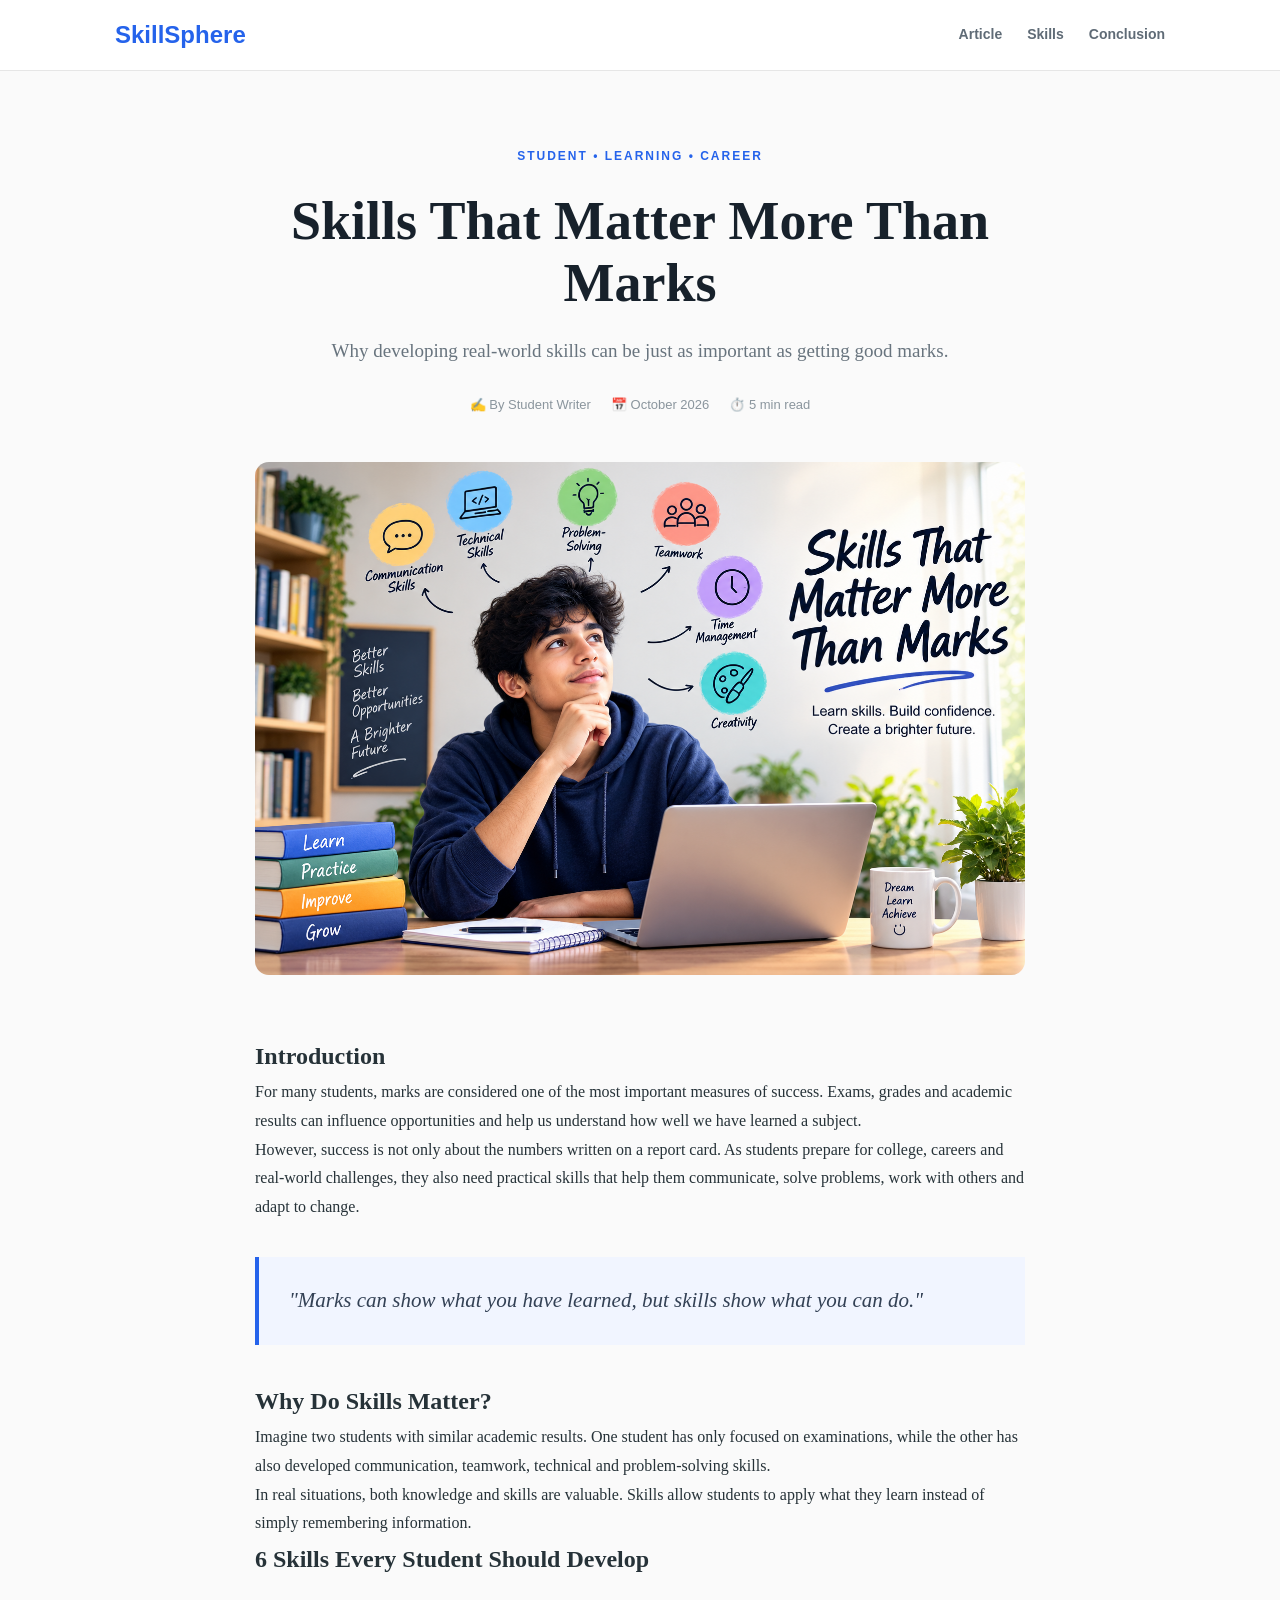
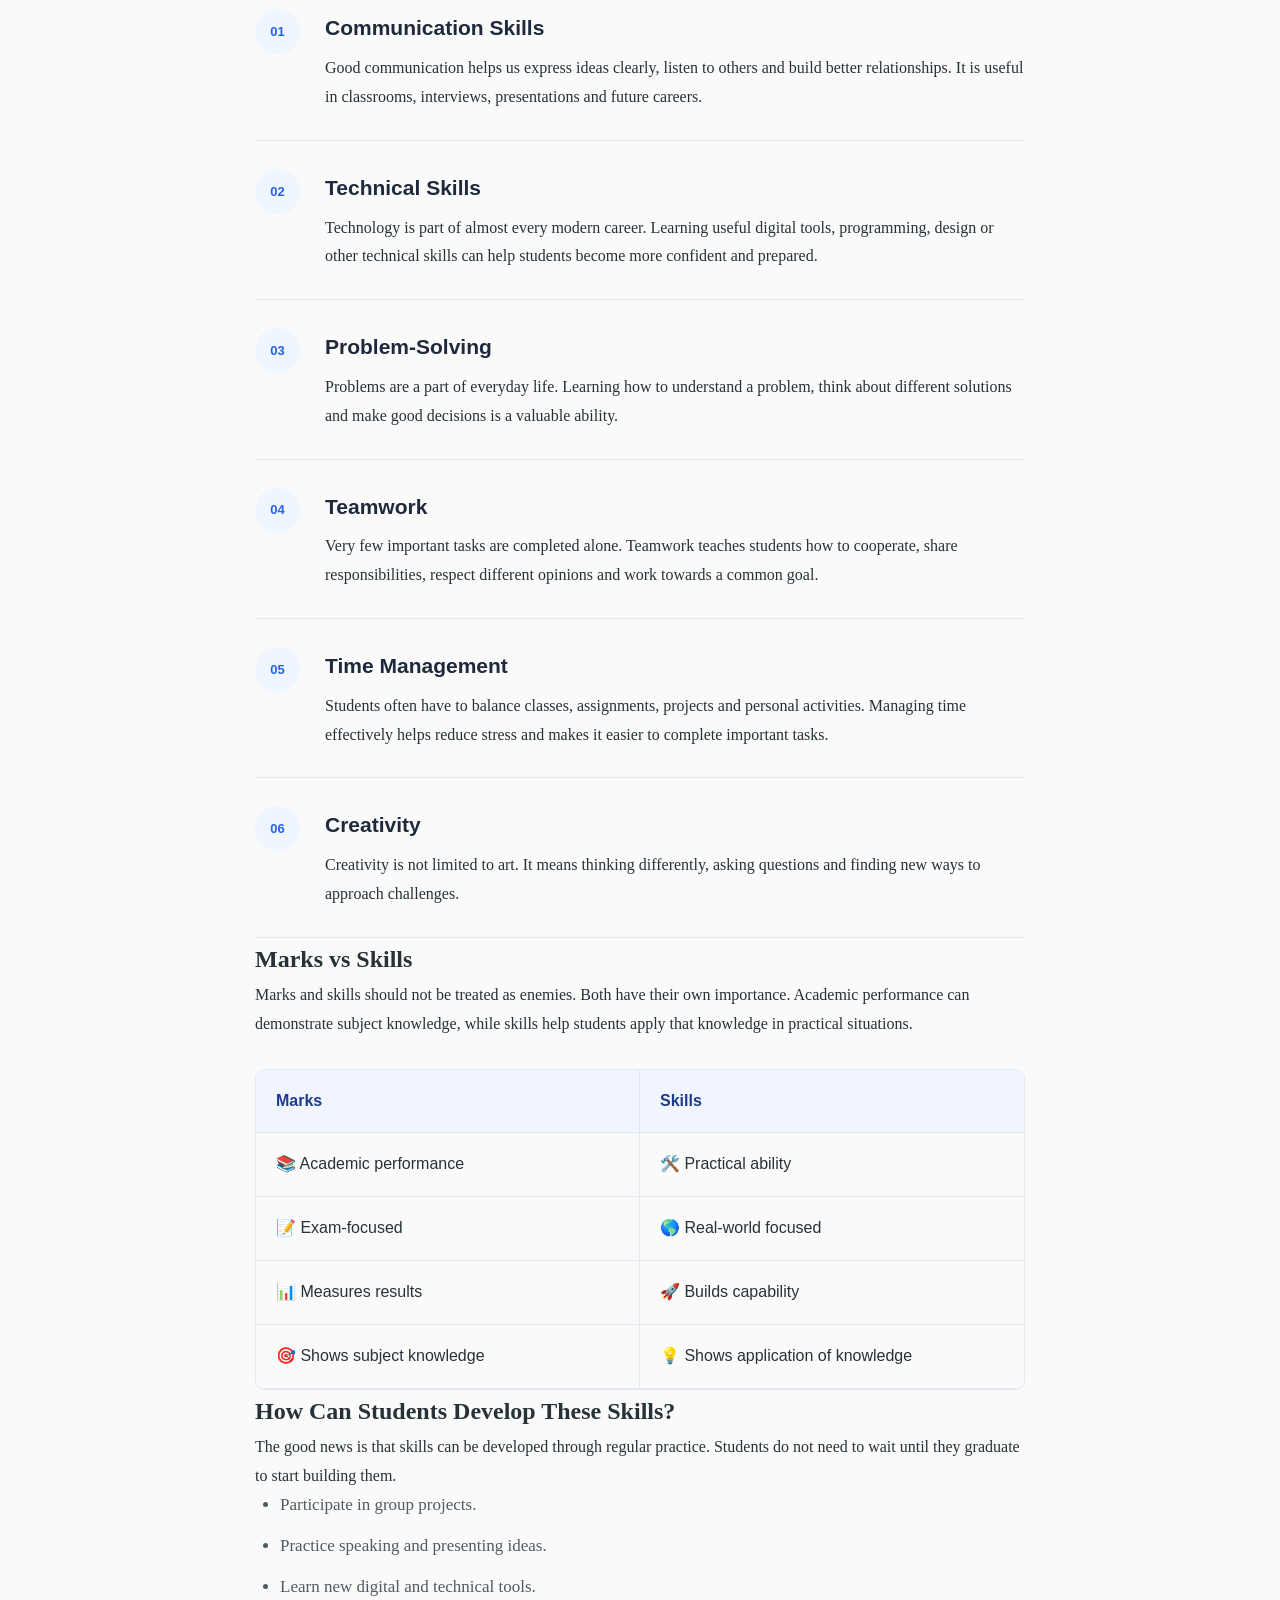
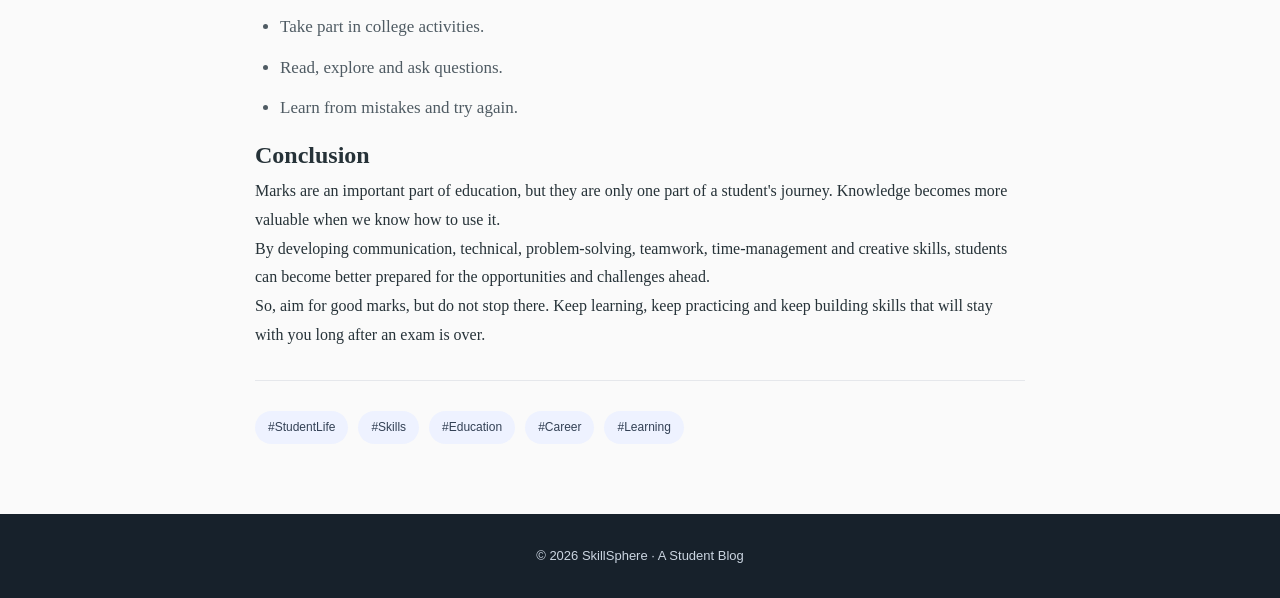
==== index.html @ 7b507c8b "Add files via upload" ====
<!DOCTYPE html>
<html lang="en">
<head>
    <meta charset="UTF-8">
    <meta name="viewport" content="width=device-width, initial-scale=1.0">

    <title>Skills That Matter More Than Marks | SkillSphere</title>

    <link rel="stylesheet" href="style.css">
</head>

<body>

    <!-- Blog Header -->
    <header class="site-header">

        <div class="header-inner">

            <a href="#" class="logo">SkillSphere</a>

            <nav>
                <a href="#article">Article</a>
                <a href="#skills">Skills</a>
                <a href="#conclusion">Conclusion</a>
            </nav>

        </div>

    </header>


    <!-- Main Blog -->
    <main class="blog-container" id="article">

        <!-- Article Header -->
        <article>

            <div class="article-header">

                <span class="category">STUDENT • LEARNING • CAREER</span>

                <h1>
                    Skills That Matter More Than Marks
                </h1>

                <p class="subtitle">
                    Why developing real-world skills can be just as
                    important as getting good marks.
                </p>

                <div class="article-meta">
                    <span>✍️ By Student Writer</span>
                    <span>📅 October 2026</span>
                    <span>⏱️ 5 min read</span>
                </div>

            </div>


            <!-- Featured Image -->
              <div class="featured-image">
    <img 
        src="images/featured.png" 
        alt="Student developing skills beyond academic marks"
    >
</div>   

            <!-- Introduction -->
            <section class="article-section">

             <h2>Introduction</h2>

                <p>
                    For many students, marks are considered one of the
                    most important measures of success. Exams, grades and
                    academic results can influence opportunities and help
                    us understand how well we have learned a subject.
                </p>

                <p>
                    However, success is not only about the numbers written
                    on a report card. As students prepare for college,
                    careers and real-world challenges, they also need
                    practical skills that help them communicate, solve
                    problems, work with others and adapt to change.
                </p>

                <blockquote>
                    "Marks can show what you have learned,
                    but skills show what you can do."
                </blockquote>

            </section>


            <!-- Why Skills Matter -->
            <section class="article-section">

                <h2>Why Do Skills Matter?</h2>

                <p>
                    Imagine two students with similar academic results.
                    One student has only focused on examinations, while
                    the other has also developed communication, teamwork,
                    technical and problem-solving skills.
                </p>

                <p>
                    In real situations, both knowledge and skills are
                    valuable. Skills allow students to apply what they
                    learn instead of simply remembering information.
                </p>

            </section>


            <!-- Skills -->
            <section class="article-section" id="skills">

                <h2>6 Skills Every Student Should Develop</h2>


                <div class="skill">

                    <span class="skill-number">01</span>

                    <div>
                        <h3>Communication Skills</h3>

                        <p>
                            Good communication helps us express ideas
                            clearly, listen to others and build better
                            relationships. It is useful in classrooms,
                            interviews, presentations and future careers.
                        </p>
                    </div>

                </div>


                <div class="skill">

                    <span class="skill-number">02</span>

                    <div>
                        <h3>Technical Skills</h3>

                        <p>
                            Technology is part of almost every modern
                            career. Learning useful digital tools,
                            programming, design or other technical skills
                            can help students become more confident and
                            prepared.
                        </p>
                    </div>

                </div>


                <div class="skill">

                    <span class="skill-number">03</span>

                    <div>
                        <h3>Problem-Solving</h3>

                        <p>
                            Problems are a part of everyday life. Learning
                            how to understand a problem, think about
                            different solutions and make good decisions
                            is a valuable ability.
                        </p>
                    </div>

                </div>


                <div class="skill">

                    <span class="skill-number">04</span>

                    <div>
                        <h3>Teamwork</h3>

                        <p>
                            Very few important tasks are completed alone.
                            Teamwork teaches students how to cooperate,
                            share responsibilities, respect different
                            opinions and work towards a common goal.
                        </p>
                    </div>

                </div>


                <div class="skill">

                    <span class="skill-number">05</span>

                    <div>
                        <h3>Time Management</h3>

                        <p>
                            Students often have to balance classes,
                            assignments, projects and personal activities.
                            Managing time effectively helps reduce stress
                            and makes it easier to complete important tasks.
                        </p>
                    </div>

                </div>


                <div class="skill">

                    <span class="skill-number">06</span>

                    <div>
                        <h3>Creativity</h3>

                        <p>
                            Creativity is not limited to art. It means
                            thinking differently, asking questions and
                            finding new ways to approach challenges.
                        </p>
                    </div>

                </div>

            </section>


            <!-- Marks vs Skills -->
            <section class="article-section">

                <h2>Marks vs Skills</h2>

                <p>
                    Marks and skills should not be treated as enemies.
                    Both have their own importance. Academic performance
                    can demonstrate subject knowledge, while skills help
                    students apply that knowledge in practical situations.
                </p>


                <div class="comparison-table">

                    <div class="table-row table-heading">
                        <div>Marks</div>
                        <div>Skills</div>
                    </div>

                    <div class="table-row">
                        <div>📚 Academic performance</div>
                        <div>🛠️ Practical ability</div>
                    </div>

                    <div class="table-row">
                        <div>📝 Exam-focused</div>
                        <div>🌎 Real-world focused</div>
                    </div>

                    <div class="table-row">
                        <div>📊 Measures results</div>
                        <div>🚀 Builds capability</div>
                    </div>

                    <div class="table-row">
                        <div>🎯 Shows subject knowledge</div>
                        <div>💡 Shows application of knowledge</div>
                    </div>

                </div>

            </section>


            <!-- How to Develop Skills -->
            <section class="article-section">

                <h2>How Can Students Develop These Skills?</h2>

                <p>
                    The good news is that skills can be developed through
                    regular practice. Students do not need to wait until
                    they graduate to start building them.
                </p>

                <ul class="tips">

                    <li>Participate in group projects.</li>

                    <li>Practice speaking and presenting ideas.</li>

                    <li>Learn new digital and technical tools.</li>

                    <li>Take part in college activities.</li>

                    <li>Read, explore and ask questions.</li>

                    <li>Learn from mistakes and try again.</li>

                </ul>

            </section>


            <!-- Conclusion -->
            <section class="article-section" id="conclusion">

                <h2>Conclusion</h2>

                <p>
                    Marks are an important part of education, but they
                    are only one part of a student's journey. Knowledge
                    becomes more valuable when we know how to use it.
                </p>

                <p>
                    By developing communication, technical, problem-solving,
                    teamwork, time-management and creative skills, students
                    can become better prepared for the opportunities and
                    challenges ahead.
                </p>

                <p>
                    So, aim for good marks, but do not stop there.
                    Keep learning, keep practicing and keep building
                    skills that will stay with you long after an exam
                    is over.
                </p>

            </section>


            <!-- Tags -->
            <div class="tags">

                <span>#StudentLife</span>
                <span>#Skills</span>
                <span>#Education</span>
                <span>#Career</span>
                <span>#Learning</span>

            </div>

        </article>

    </main>


    <!-- Footer -->
    <footer>

        <p>
            © 2026 SkillSphere · A Student Blog
        </p>

    </footer>

</body>
</html>
---- style.css ----
/* ------------------------------
   General
------------------------------ */

* {
    margin: 0;
    padding: 0;
    box-sizing: border-box;
}

html {
    scroll-behavior: smooth;
}

body {
    font-family: Georgia, "Times New Roman", serif;
    background: #fafafa;
    color: #263238;
    line-height: 1.8;
}


/* ------------------------------
   Header
------------------------------ */

.site-header {
    background: white;
    border-bottom: 1px solid #e6e6e6;
    position: sticky;
    top: 0;
    z-index: 100;
}

.header-inner {
    max-width: 1100px;
    margin: auto;
    height: 70px;
    padding: 0 25px;

    display: flex;
    align-items: center;
    justify-content: space-between;
}

.logo {
    font-family: Arial, sans-serif;
    font-size: 24px;
    font-weight: bold;
    color: #2563eb;
    text-decoration: none;
}

nav {
    display: flex;
    gap: 25px;
}

nav a {
    font-family: Arial, sans-serif;
    color: #5f6b76;
    text-decoration: none;
    font-size: 14px;
    font-weight: 600;
}

nav a:hover {
    color: #2563eb;
}


/* ------------------------------
   Blog Container
------------------------------ */

.blog-container {
    max-width: 820px;
    margin: auto;
    padding: 70px 25px;
}


/* ------------------------------
   Article Header
------------------------------ */

.article-header {
    text-align: center;
    margin-bottom: 45px;
}

.category {
    font-family: Arial, sans-serif;
    color: #2563eb;
    font-size: 12px;
    font-weight: bold;
    letter-spacing: 2px;
}

.article-header h1 {
    font-size: 54px;
    line-height: 1.15;
    color: #17212b;
    margin: 20px 0;
}

.subtitle {
    max-width: 650px;
    margin: auto;
    color: #68747e;
    font-size: 19px;
}

.article-meta {
    margin-top: 25px;

    display: flex;
    justify-content: center;
    gap: 20px;

    color: #8a959d;
    font-family: Arial, sans-serif;
    font-size: 13px;
}

/* ------------------------------
   Featured Image
------------------------------ */

.featured-image {
    width: 100%;
    margin-bottom: 60px;
    border-radius: 14px;
    overflow: hidden;
    background: #eef2ff;
}

.featured-image img {
    width: 100%;
    height: auto;
    display: block;
}


/* ------------------------------
   Quote
------------------------------ */

blockquote {
    margin: 35px 0;
    padding: 25px 30px;

    border-left: 4px solid #2563eb;

    background: #f1f5ff;

    color: #334155;
    font-size: 21px;
    font-style: italic;
}


/* ------------------------------
   Skills
------------------------------ */

.skill {
    display: flex;
    gap: 25px;

    padding: 28px 0;

    border-bottom: 1px solid #e5e7eb;
}

.skill-number {
    min-width: 45px;
    height: 45px;

    display: flex;
    align-items: center;
    justify-content: center;

    border-radius: 50%;

    background: #eff6ff;
    color: #2563eb;

    font-family: Arial, sans-serif;
    font-weight: bold;
    font-size: 13px;
}

.skill h3 {
    font-family: Arial, sans-serif;
    font-size: 21px;
    color: #1e293b;
    margin-bottom: 7px;
}

.skill p {
    margin-bottom: 0;
}


/* ------------------------------
   Comparison Table
------------------------------ */

.comparison-table {
    margin-top: 30px;
    border: 1px solid #e2e8f0;
    border-radius: 10px;
    overflow: hidden;
    font-family: Arial, sans-serif;
}

.table-row {
    display: grid;
    grid-template-columns: 1fr 1fr;
}

.table-row > div {
    padding: 17px 20px;
    border-bottom: 1px solid #e2e8f0;
}

.table-row > div:first-child {
    border-right: 1px solid #e2e8f0;
}

.table-heading {
    background: #f1f5ff;
    color: #1e3a8a;
    font-weight: bold;
}


/* ------------------------------
   Tips
------------------------------ */

.tips {
    padding-left: 25px;
    color: #4f5b63;
    font-size: 17px;
}

.tips li {
    margin-bottom: 10px;
}


/* ------------------------------
   Tags
------------------------------ */

.tags {
    display: flex;
    flex-wrap: wrap;
    gap: 10px;

    margin-top: 30px;
    padding-top: 30px;

    border-top: 1px solid #e5e7eb;
}

.tags span {
    background: #eef2ff;
    color: #334155;

    padding: 6px 13px;

    border-radius: 20px;

    font-family: Arial, sans-serif;
    font-size: 12px;
}


/* ------------------------------
   Footer
------------------------------ */

footer {
    padding: 30px;
    text-align: center;

    background: #17212b;
    color: #cbd5e1;

    font-family: Arial, sans-serif;
    font-size: 13px;
}


/* ------------------------------
   Mobile
------------------------------ */

@media (max-width: 700px) {

    .header-inner {
        height: auto;
        padding: 18px 20px;

        flex-direction: column;
        gap: 12px;
    }

    nav {
        gap: 15px;
    }

    .blog-container {
        padding: 45px 20px;
    }

    .article-header h1 {
        font-size: 38px;
    }

    .subtitle {
        font-size: 17px;
    }

    .article-meta {
        flex-direction: column;
        gap: 5px;
    }

    .featured-image {
        height: 250px;
    }

    .image-content span {
        font-size: 55px;
    }

    .article-section h2 {
        font-size: 26px;
    }

    .article-section p {
        font-size: 16px;
    }

    .skill {
        gap: 15px;
    }

    .table-row {
        font-size: 14px;
    }

    .table-row > div {
        padding: 13px;
    }
}
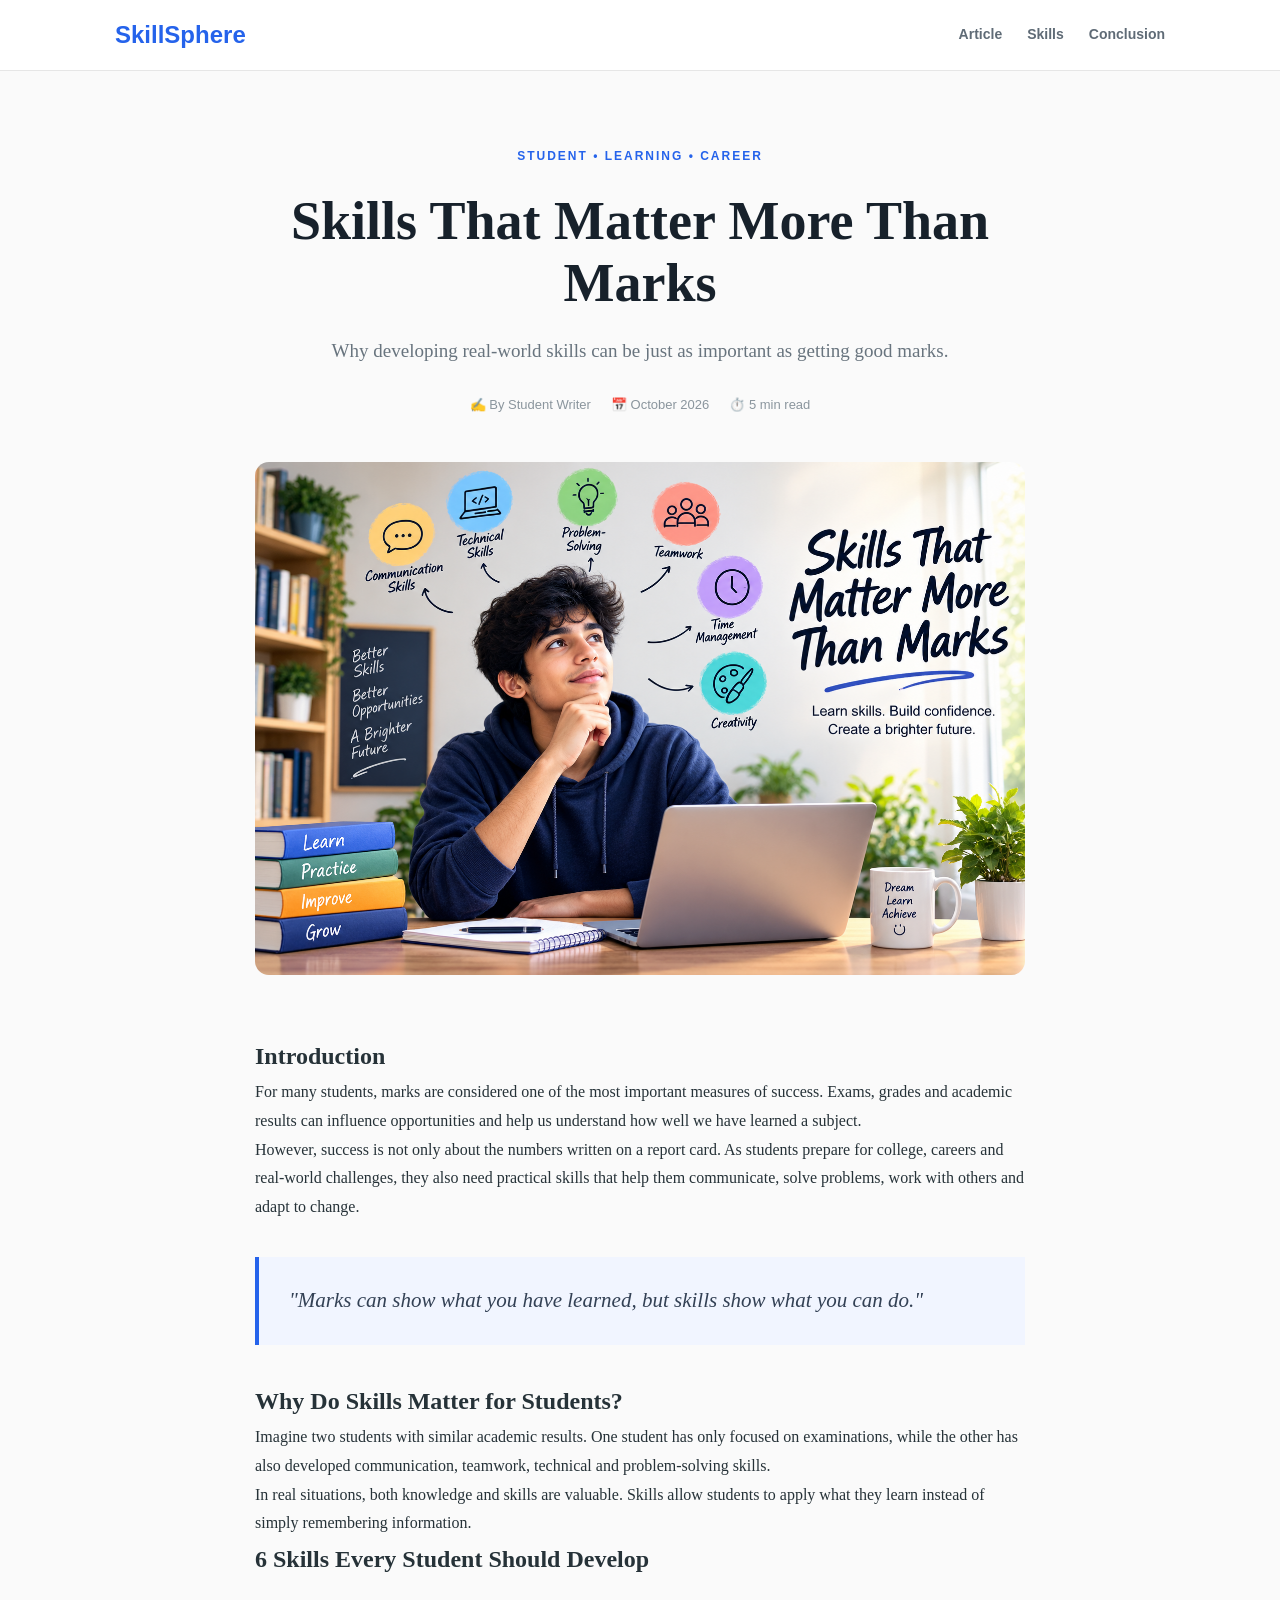
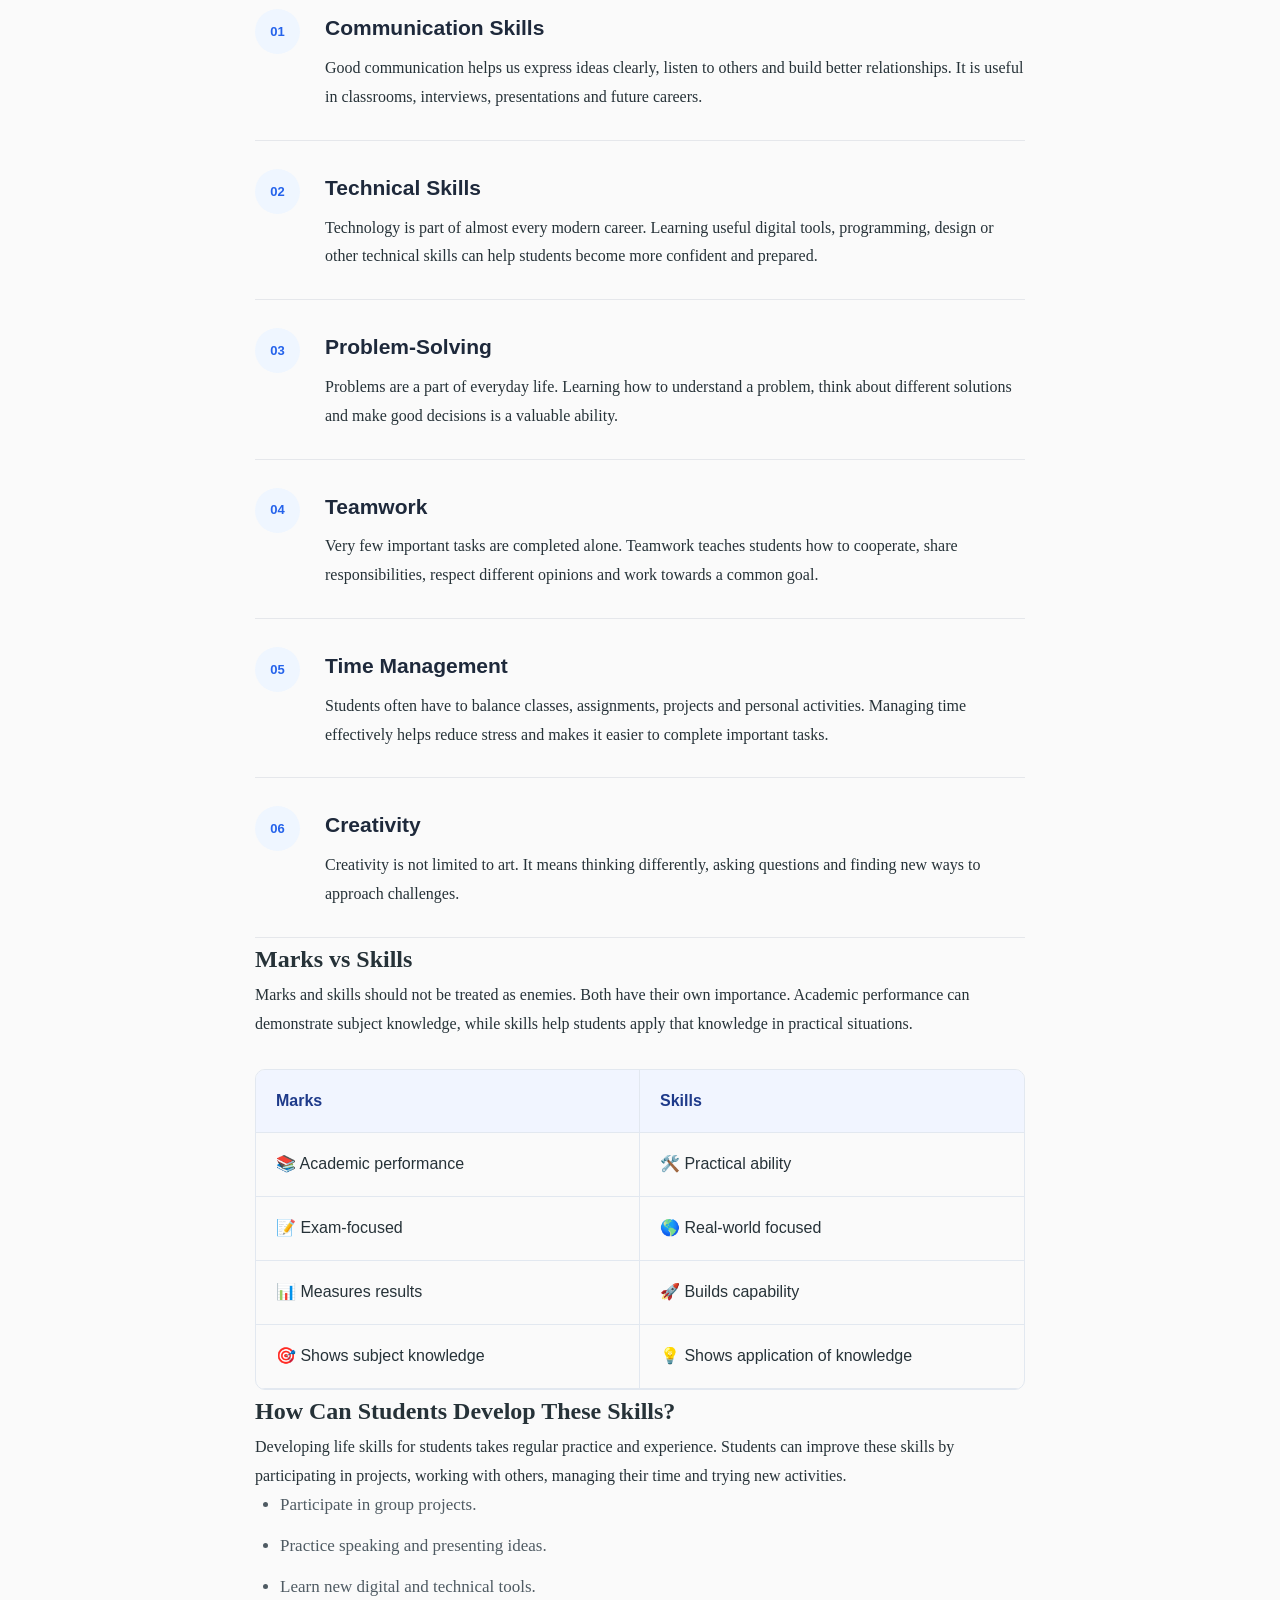
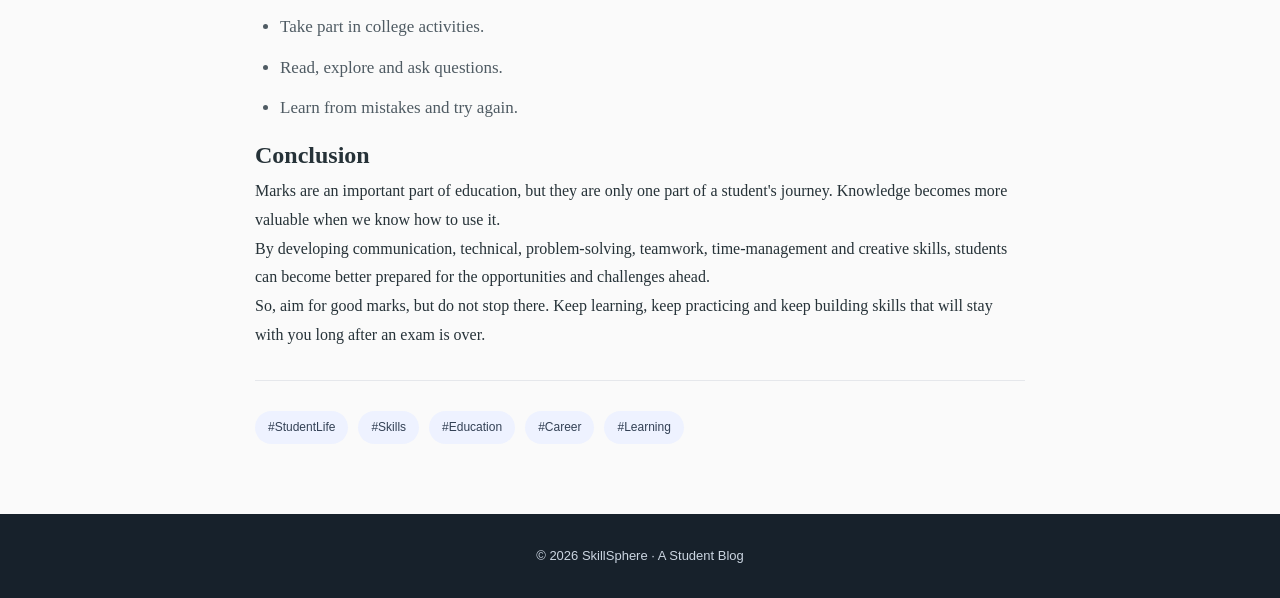
==== commit e25328ab: "Update index.html" ====
--- a/index.html
+++ b/index.html
@@ -3,8 +3,9 @@
 <head>
     <meta charset="UTF-8">
     <meta name="viewport" content="width=device-width, initial-scale=1.0">
-
-    <title>Skills That Matter More Than Marks | SkillSphere</title>
+    <meta name="description" content="Discover important skills for students, including communication, problem-solving, teamwork, time management and creativity, and learn why skills matter beyond marks.">
+
+    <title>Skills That Matter More Than Marks: Important Skills for Students</title>
 
     <link rel="stylesheet" href="style.css">
 </head>
@@ -59,11 +60,8 @@
 
             <!-- Featured Image -->
               <div class="featured-image">
-    <img 
-        src="images/featured.png" 
-        alt="Student developing skills beyond academic marks"
-    >
-</div>   
+              <img src="images/featured.png" alt="Important skills for students beyond marks">
+              </div>   
 
             <!-- Introduction -->
             <section class="article-section">
@@ -96,7 +94,7 @@
             <!-- Why Skills Matter -->
             <section class="article-section">
 
-                <h2>Why Do Skills Matter?</h2>
+                <h2>Why Do Skills Matter for Students?</h2>
 
                 <p>
                     Imagine two students with similar academic results.
@@ -281,10 +279,10 @@
                 <h2>How Can Students Develop These Skills?</h2>
 
                 <p>
-                    The good news is that skills can be developed through
-                    regular practice. Students do not need to wait until
-                    they graduate to start building them.
-                </p>
+    Developing life skills for students takes regular practice and experience.
+    Students can improve these skills by participating in projects, working
+    with others, managing their time and trying new activities.
+</p>
 
                 <ul class="tips">
 
@@ -359,4 +357,4 @@
     </footer>
 
 </body>
-</html>+</html>
